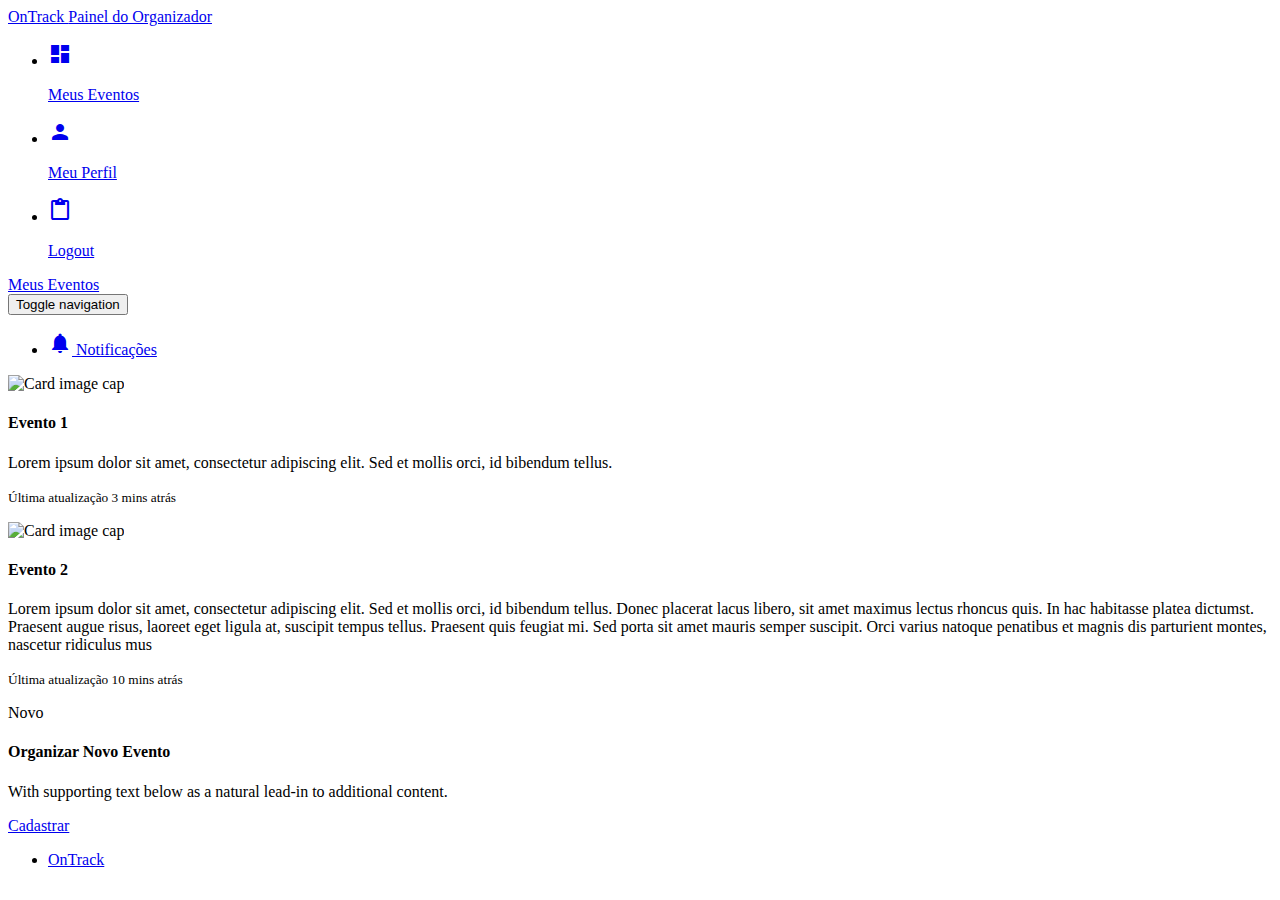
==== dashboard.html @ aa9a5858 "Add arquivos dashboard" ====
<!doctype html>
<html lang="en">

<head>
  <title>Painel do Organizador</title>
  <!-- Required meta tags -->
  <meta charset="utf-8">
  <meta content="width=device-width, initial-scale=1.0, maximum-scale=1.0, user-scalable=0" name="viewport" />
  <meta http-equiv="X-UA-Compatible" content="IE=edge,chrome=1" />
  <!--     Fonts and icons     -->
  <link rel="stylesheet" type="text/css" href="https://fonts.googleapis.com/css?family=Roboto:300,400,500,700|Roboto+Slab:400,700|Material+Icons" />
  <link rel="stylesheet" href="https://maxcdn.bootstrapcdn.com/font-awesome/latest/css/font-awesome.min.css">
  <!-- Material Kit CSS -->
  <link href="assets/css/material-dashboard.css?v=2.1.1" rel="stylesheet" />
</head>

<body>
  <div class="wrapper ">
    <div class="sidebar" data-color="purple" data-background-color="white">
      <!--
      Tip 1: You can change the color of the sidebar using: data-color="purple | azure | green | orange | danger"

      Tip 2: you can also add an image using data-image tag
  -->
      <div class="logo">
        <a href="http://www.creative-tim.com" class="simple-text logo-mini">
          OnTrack
        </a>
        <a href="http://www.creative-tim.com" class="simple-text logo-normal">
          Painel do Organizador
        </a>
      </div>
      <div class="sidebar-wrapper">
        <ul class="nav">
          <li class="nav-item active  ">
            <a class="nav-link" href="#0">
              <i class="material-icons">dashboard</i>
              <p>Meus Eventos</p>
            </a>
          </li>
          <li class="nav-item ">
            <a class="nav-link" href="./user.html">
              <i class="material-icons">person</i>
              <p>Meu Perfil</p>
            </a>
          </li>
          <li class="nav-item ">
            <a class="nav-link" href="./tables.html">
              <i class="material-icons">content_paste</i>
              <p>Logout</p>
            </a>
          </li>
          <!-- your sidebar here -->
        </ul>
      </div>
    </div>
    <div class="main-panel">
      <!-- Navbar -->
      <nav class="navbar navbar-expand-lg navbar-transparent navbar-absolute fixed-top ">
        <div class="container-fluid">
          <div class="navbar-wrapper">
            <a class="navbar-brand" href="#pablo">Meus Eventos</a>
          </div>
          <button class="navbar-toggler" type="button" data-toggle="collapse" aria-controls="navigation-index" aria-expanded="false" aria-label="Toggle navigation">
            <span class="sr-only">Toggle navigation</span>
            <span class="navbar-toggler-icon icon-bar"></span>
            <span class="navbar-toggler-icon icon-bar"></span>
            <span class="navbar-toggler-icon icon-bar"></span>
          </button>
          <div class="collapse navbar-collapse justify-content-end">
            <ul class="navbar-nav">
              <li class="nav-item">
                <a class="nav-link" href="#pablo">
                  <i class="material-icons">notifications</i> Notificações
                </a>
              </li>
              <!-- your navbar here -->
            </ul>
          </div>
        </div>
      </nav>
      <!-- End Navbar -->
      <div class="content">
        <div class="row">
          <div class="col-4">
            <div class="container-fluid">
              <div class="card mb-3">
                <img class="card-img-top" src="https://images.unsplash.com/photo-1517303650219-83c8b1788c4c?ixlib=rb-0.3.5&ixid=eyJhcHBfaWQiOjEyMDd9&s=bd4c162d27ea317ff8c67255e955e3c8&auto=format&fit=crop&w=2691&q=80" alt="Card image cap">
                <div class="card-body">
                  <h4 class="card-title">Evento 1</h4>
                  <p class="card-text">Lorem ipsum dolor sit amet, consectetur adipiscing elit. Sed et mollis orci, id bibendum tellus.</p>
                  <p class="card-text"><small class="text-muted">Última atualização 3 mins atrás</small></p>
                </div>
              </div>
            </div>
          </div>
          <div class="col-4">
            <div class="container-fluid">
              <div class="card mb-3">
                <img class="card-img-top" src="https://images.unsplash.com/photo-1517303650219-83c8b1788c4c?ixlib=rb-0.3.5&ixid=eyJhcHBfaWQiOjEyMDd9&s=bd4c162d27ea317ff8c67255e955e3c8&auto=format&fit=crop&w=2691&q=80" alt="Card image cap">
                <div class="card-body">
                  <h4 class="card-title">Evento 2</h4>
                  <p class="card-text">Lorem ipsum dolor sit amet, consectetur adipiscing elit. Sed et mollis orci, id bibendum tellus. Donec placerat lacus libero, sit amet maximus lectus rhoncus quis. In hac habitasse platea dictumst. Praesent augue risus, laoreet eget ligula at, suscipit tempus tellus. Praesent quis feugiat mi. Sed porta sit amet mauris semper suscipit. Orci varius natoque penatibus et magnis dis parturient montes, nascetur ridiculus mus</p>
                  <p class="card-text"><small class="text-muted">Última atualização 10 mins atrás</small></p>
                </div>
              </div>
            </div>
          </div>
          <div class="col-4">
            <div class="card card-nav-tabs text-center">
              <div class="card-header card-header-primary">
                Novo
              </div>
              <div class="card-body">
                <h4 class="card-title">Organizar Novo Evento</h4>
                <p class="card-text">With supporting text below as a natural lead-in to additional content.</p>
                <a href="#0" class="btn btn-primary">Cadastrar</a>
              </div>
            </div>
          </div>
        </div>

      </div>
      <footer class="footer">
        <div class="container-fluid">
          <nav class="float-left">
            <ul>
              <li>
                <a href="https://www.creative-tim.com">
                  OnTrack
                </a>
              </li>
            </ul>
          </nav>
          <!--
          <div class="copyright float-right">
            &copy;
            <script>
              document.write(new Date().getFullYear())
            </script>, made with <i class="material-icons">favorite</i> by
            <a href="https://www.creative-tim.com" target="_blank">Creative Tim</a> for a better web.
          </div>-->
          <!-- your footer here -->
        </div>
      </footer>
    </div>
  </div>
</body>

</html>
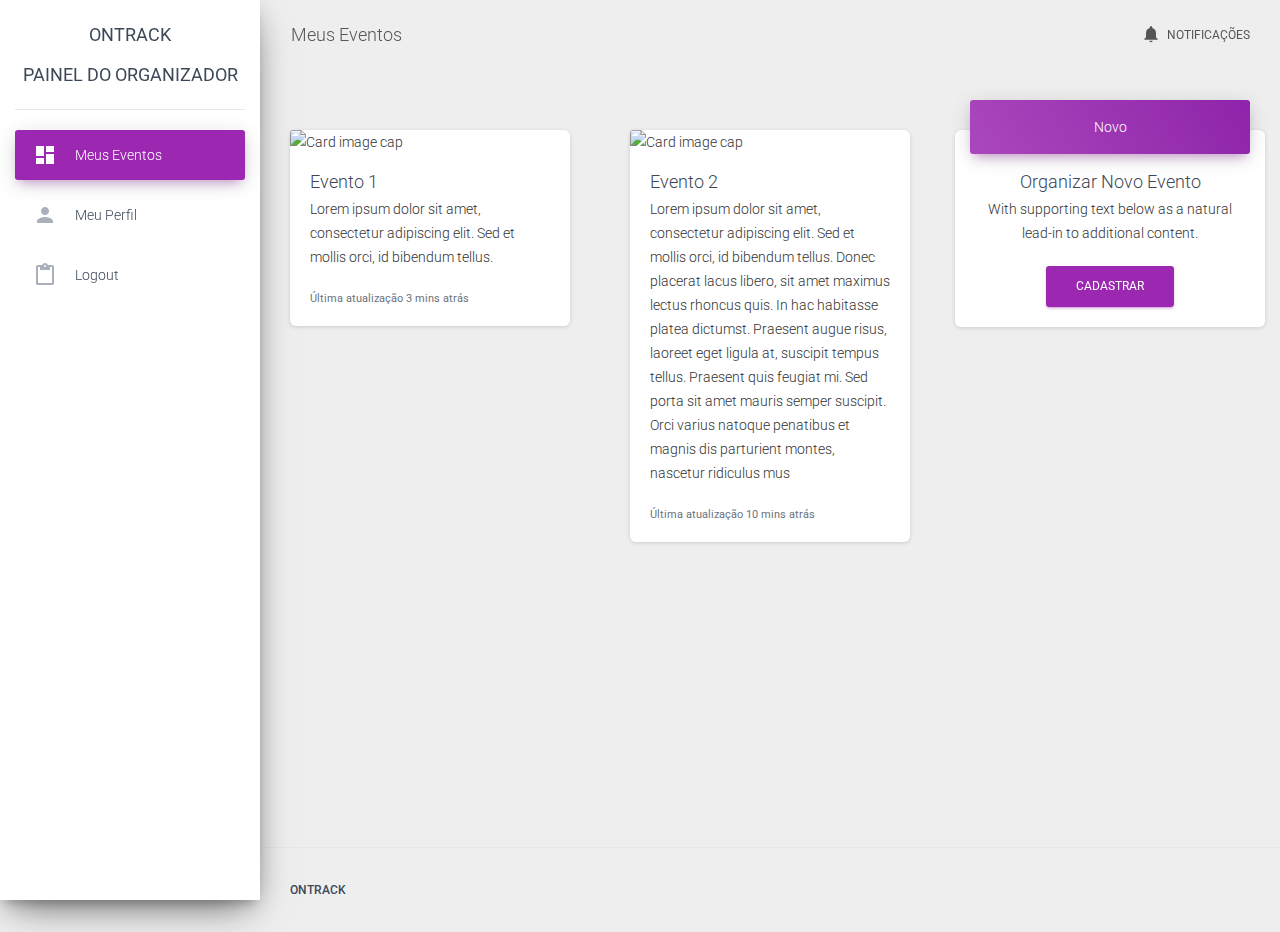
==== commit c0cf45c5: "Add páginas dashboard organizador" ====
--- a/dashboard.html
+++ b/dashboard.html
@@ -82,8 +82,9 @@
       <!-- End Navbar -->
       <div class="content">
         <div class="row">
-          <div class="col-4">
+          <div class="col-lg-4 col-md-6 col-sm-12">
             <div class="container-fluid">
+              <a href="pagina-evento-dashboard.html">
               <div class="card mb-3">
                 <img class="card-img-top" src="https://images.unsplash.com/photo-1517303650219-83c8b1788c4c?ixlib=rb-0.3.5&ixid=eyJhcHBfaWQiOjEyMDd9&s=bd4c162d27ea317ff8c67255e955e3c8&auto=format&fit=crop&w=2691&q=80" alt="Card image cap">
                 <div class="card-body">
@@ -92,10 +93,12 @@
                   <p class="card-text"><small class="text-muted">Última atualização 3 mins atrás</small></p>
                 </div>
               </div>
+              </a>
             </div>
           </div>
-          <div class="col-4">
+          <div class="col-lg-4 col-md-6 col-sm-12">
             <div class="container-fluid">
+              <a href="pagina-evento-dashboard.html">
               <div class="card mb-3">
                 <img class="card-img-top" src="https://images.unsplash.com/photo-1517303650219-83c8b1788c4c?ixlib=rb-0.3.5&ixid=eyJhcHBfaWQiOjEyMDd9&s=bd4c162d27ea317ff8c67255e955e3c8&auto=format&fit=crop&w=2691&q=80" alt="Card image cap">
                 <div class="card-body">
@@ -104,9 +107,10 @@
                   <p class="card-text"><small class="text-muted">Última atualização 10 mins atrás</small></p>
                 </div>
               </div>
+              </a>
             </div>
           </div>
-          <div class="col-4">
+          <div class="col-lg-4 col-md-6 col-sm-12">
             <div class="card card-nav-tabs text-center">
               <div class="card-header card-header-primary">
                 Novo
@@ -114,7 +118,7 @@
               <div class="card-body">
                 <h4 class="card-title">Organizar Novo Evento</h4>
                 <p class="card-text">With supporting text below as a natural lead-in to additional content.</p>
-                <a href="#0" class="btn btn-primary">Cadastrar</a>
+                <a href="novo-evento.html" class="btn btn-primary">Cadastrar</a>
               </div>
             </div>
           </div>
@@ -145,6 +149,45 @@
       </footer>
     </div>
   </div>
+  <!--   Core JS Files   -->
+  <script src="assets/js/core/jquery.min.js"></script>
+  <script src="assets/js/core/popper.min.js"></script>
+  <script src="assets/js/core/bootstrap-material-design.min.js"></script>
+  <script src="assets/js/plugins/perfect-scrollbar.jquery.min.js"></script>
+  <!-- Plugin for the momentJs  -->
+  <script src="assets/js/plugins/moment.min.js"></script>
+  <!--  Plugin for Sweet Alert -->
+  <script src="assets/js/plugins/sweetalert2.js"></script>
+  <!-- Forms Validations Plugin -->
+  <script src="assets/js/plugins/jquery.validate.min.js"></script>
+  <!-- Plugin for the Wizard, full documentation here: https://github.com/VinceG/twitter-bootstrap-wizard -->
+  <script src="assets/js/plugins/jquery.bootstrap-wizard.js"></script>
+  <!--	Plugin for Select, full documentation here: http://silviomoreto.github.io/bootstrap-select -->
+  <script src="assets/js/plugins/bootstrap-selectpicker.js"></script>
+  <!--  Plugin for the DateTimePicker, full documentation here: https://eonasdan.github.io/bootstrap-datetimepicker/ -->
+  <script src="assets/js/plugins/bootstrap-datetimepicker.min.js"></script>
+  <!--  DataTables.net Plugin, full documentation here: https://datatables.net/  -->
+  <script src="assets/js/plugins/jquery.dataTables.min.js"></script>
+  <!--	Plugin for Tags, full documentation here: https://github.com/bootstrap-tagsinput/bootstrap-tagsinputs  -->
+  <script src="assets/js/plugins/bootstrap-tagsinput.js"></script>
+  <!-- Plugin for Fileupload, full documentation here: http://www.jasny.net/bootstrap/javascript/#fileinput -->
+  <script src="assets/js/plugins/jasny-bootstrap.min.js"></script>
+  <!--  Full Calendar Plugin, full documentation here: https://github.com/fullcalendar/fullcalendar    -->
+  <script src="assets/js/plugins/fullcalendar.min.js"></script>
+  <!-- Vector Map plugin, full documentation here: http://jvectormap.com/documentation/ -->
+  <script src="assets/js/plugins/jquery-jvectormap.js"></script>
+  <!--  Plugin for the Sliders, full documentation here: http://refreshless.com/nouislider/ -->
+  <script src="assets/js/plugins/nouislider.min.js"></script>
+  <!-- Include a polyfill for ES6 Promises (optional) for IE11, UC Browser and Android browser support SweetAlert -->
+  <script src="https://cdnjs.cloudflare.com/ajax/libs/core-js/2.4.1/core.js"></script>
+  <!-- Library for adding dinamically elements -->
+  <script src="assets/js/plugins/arrive.min.js"></script>
+  <!-- Chartist JS -->
+  <script src="assets/js/plugins/chartist.min.js"></script>
+  <!--  Notifications Plugin    -->
+  <script src="assets/js/plugins/bootstrap-notify.js"></script>
+  <!-- Control Center for Material Dashboard: parallax effects, scripts for the example pages etc -->
+  <script src="assets/js/material-dashboard.js?v=2.1.1" type="text/javascript"></script>
 </body>
 
 </html>